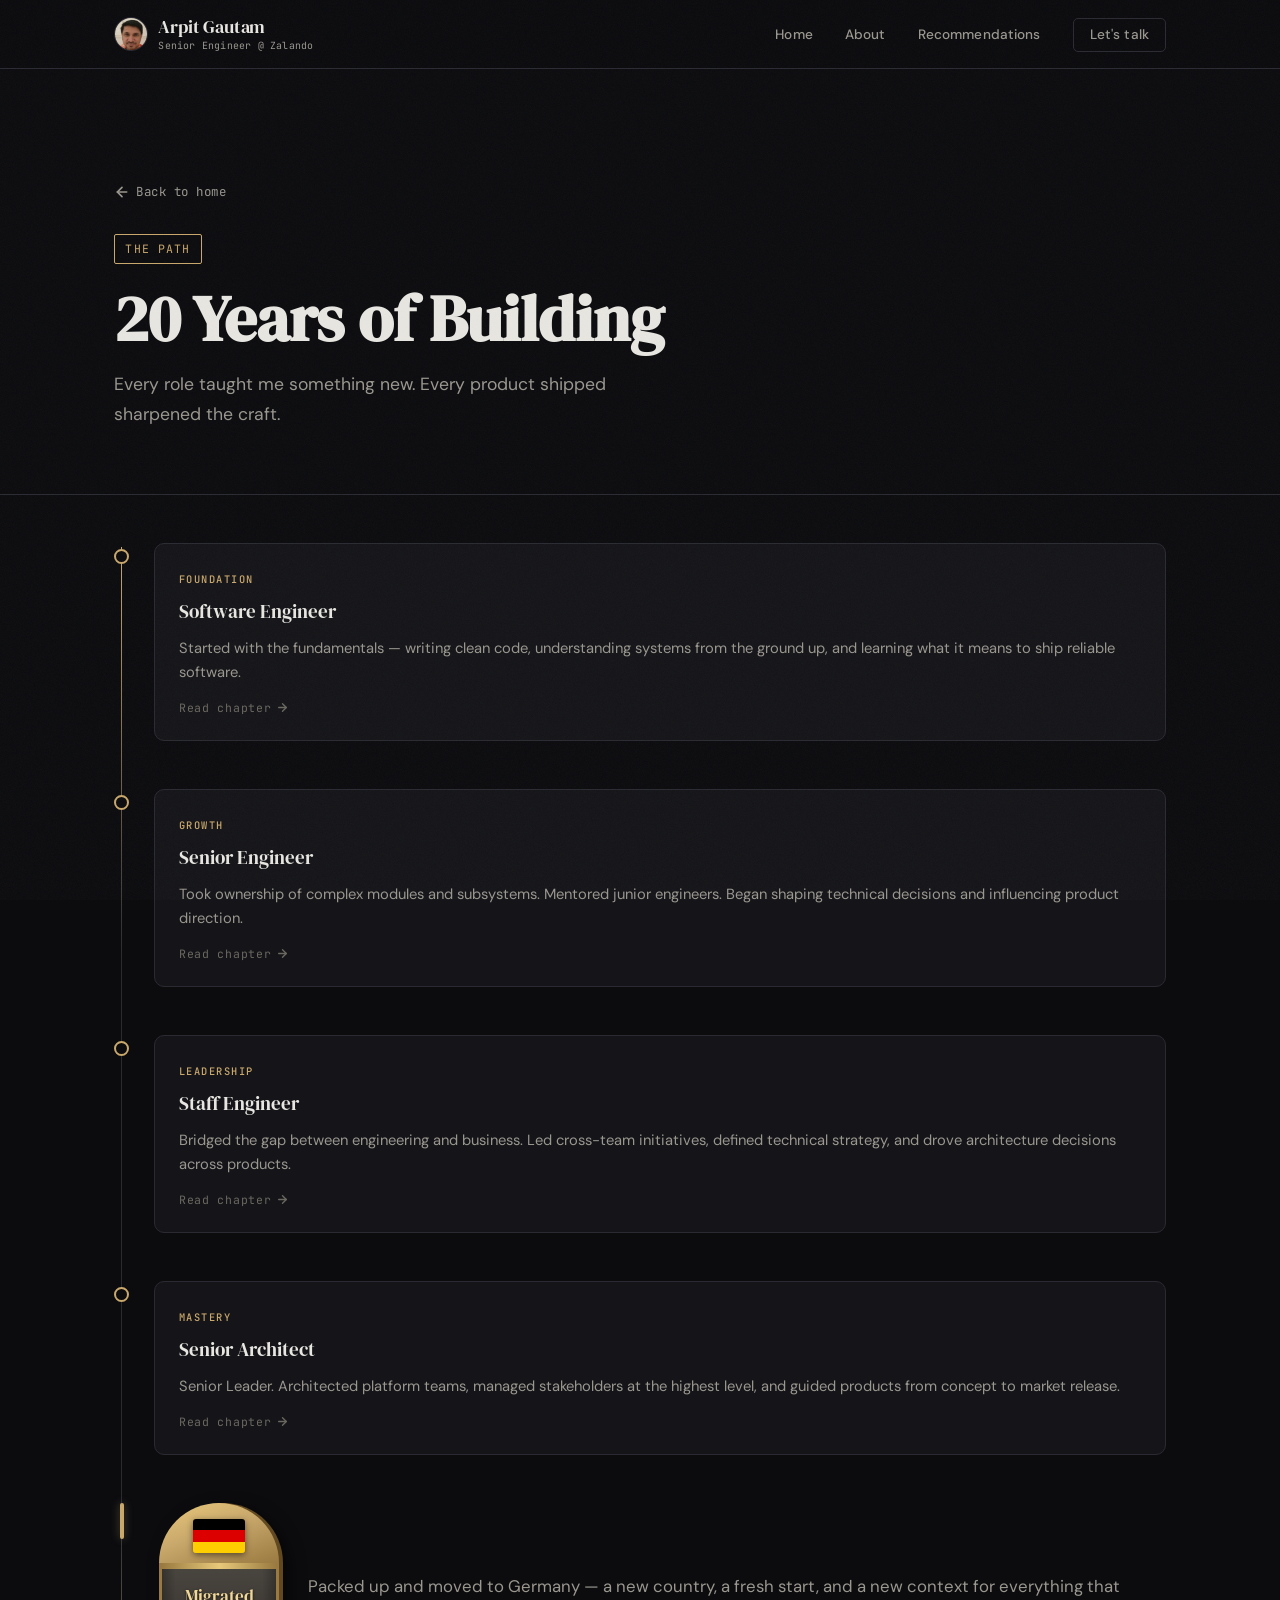
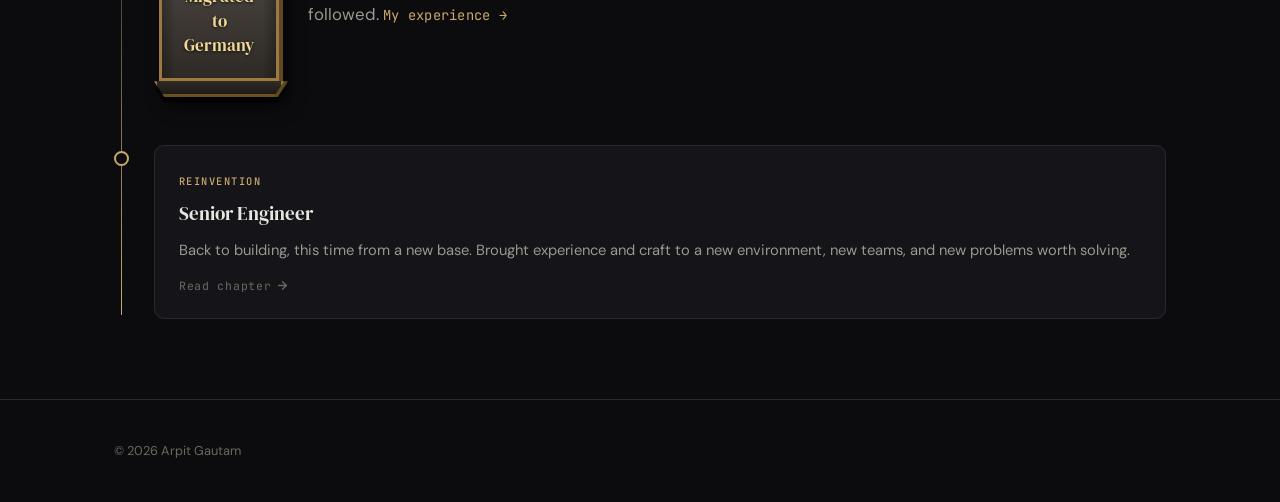
==== journey.html @ 93e5b0da "moved path to its page" ====
<!DOCTYPE html>
<html lang="en">
<head>
  <meta charset="UTF-8" />
  <meta name="viewport" content="width=device-width, initial-scale=1.0" />
  <link rel="icon" type="image/svg+xml" href="favicon.svg" />
  <title>The Journey · Arpit Gautam</title>

  <link rel="preconnect" href="https://fonts.googleapis.com" />
  <link rel="preconnect" href="https://fonts.gstatic.com" crossorigin />
  <link
    href="https://fonts.googleapis.com/css2?family=DM+Serif+Display:ital@0;1&family=DM+Sans:ital,opsz,wght@0,9..40,300..700;1,9..40,300..700&family=JetBrains+Mono:wght@400;500&display=swap"
    rel="stylesheet"
  />
  <link rel="stylesheet" href="style.css?v=1.1" />
  <link rel="stylesheet" href="chapter.css?v=1.1" />
</head>
<body>

  <div class="grain" aria-hidden="true"></div>

  <nav aria-label="Site navigation">
    <div class="nav-inner">
      <a href="index.html" class="nav-logo">
        <img src="profilePic.jpeg" alt="Arpit Gautam" class="nav-avatar" />
        <span class="nav-logo-text">
          <span class="nav-logo-name">Arpit Gautam</span>
          <span class="nav-logo-role">Senior Engineer @ Zalando</span>
        </span>
      </a>
      <ul class="nav-links">
        <li><a href="index.html">Home</a></li>
        <li><a href="index.html#about">About</a></li>
        <li><a href="https://www.linkedin.com/in/arpitgautam/details/recommendations/?detailScreenTabIndex=0" target="_blank" rel="noopener noreferrer">Recommendations</a></li>
        <li><a href="index.html#contact" class="nav-cta">Let's talk</a></li>
      </ul>
    </div>
  </nav>

  <main>

    <section class="chapter-hero">
      <div class="container">
        <a href="index.html" class="chapter-back">
          <svg width="16" height="16" viewBox="0 0 24 24" fill="none" stroke="currentColor" stroke-width="2.5" stroke-linecap="round" stroke-linejoin="round"><line x1="19" y1="12" x2="5" y2="12"/><polyline points="12 19 5 12 12 5"/></svg>
          Back to home
        </a>
        <span class="chapter-tag">The path</span>
        <h1 class="chapter-title">20 Years of Building</h1>
        <p class="chapter-subtitle">Every role taught me something new. Every product shipped sharpened the craft.</p>
      </div>
    </section>

    <section style="padding: 3rem 0 5rem; border-top: 1px solid var(--color-border);">
      <div class="container">
        <div class="timeline">
          <div class="timeline-item">
            <div class="timeline-marker"></div>
            <a href="software-engineer.html" class="timeline-content timeline-content--link">
              <span class="timeline-tag">Foundation</span>
              <h3>Software Engineer</h3>
              <p>Started with the fundamentals — writing clean code, understanding systems from the ground up, and learning what it means to ship reliable software.</p>
              <span class="timeline-read-more">Read chapter <svg width="13" height="13" viewBox="0 0 24 24" fill="none" stroke="currentColor" stroke-width="2.5" stroke-linecap="round" stroke-linejoin="round"><line x1="5" y1="12" x2="19" y2="12"/><polyline points="12 5 19 12 12 19"/></svg></span>
            </a>
          </div>

          <div class="timeline-item">
            <div class="timeline-marker"></div>
            <a href="senior-engineer.html" class="timeline-content timeline-content--link">
              <span class="timeline-tag">Growth</span>
              <h3>Senior Engineer</h3>
              <p>Took ownership of complex modules and subsystems. Mentored junior engineers. Began shaping technical decisions and influencing product direction.</p>
              <span class="timeline-read-more">Read chapter <svg width="13" height="13" viewBox="0 0 24 24" fill="none" stroke="currentColor" stroke-width="2.5" stroke-linecap="round" stroke-linejoin="round"><line x1="5" y1="12" x2="19" y2="12"/><polyline points="12 5 19 12 12 19"/></svg></span>
            </a>
          </div>

          <div class="timeline-item">
            <div class="timeline-marker"></div>
            <a href="staff-engineer.html" class="timeline-content timeline-content--link">
              <span class="timeline-tag">Leadership</span>
              <h3>Staff Engineer</h3>
              <p>Bridged the gap between engineering and business. Led cross-team initiatives, defined technical strategy, and drove architecture decisions across products.</p>
              <span class="timeline-read-more">Read chapter <svg width="13" height="13" viewBox="0 0 24 24" fill="none" stroke="currentColor" stroke-width="2.5" stroke-linecap="round" stroke-linejoin="round"><line x1="5" y1="12" x2="19" y2="12"/><polyline points="12 5 19 12 12 19"/></svg></span>
            </a>
          </div>

          <div class="timeline-item">
            <div class="timeline-marker"></div>
            <a href="senior-architect.html" class="timeline-content timeline-content--link">
              <span class="timeline-tag">Mastery</span>
              <h3>Senior Architect</h3>
              <p>Senior Leader. Architected platform teams, managed stakeholders at the highest level, and guided products from concept to market release.</p>
              <span class="timeline-read-more">Read chapter <svg width="13" height="13" viewBox="0 0 24 24" fill="none" stroke="currentColor" stroke-width="2.5" stroke-linecap="round" stroke-linejoin="round"><line x1="5" y1="12" x2="19" y2="12"/><polyline points="12 5 19 12 12 19"/></svg></span>
            </a>
          </div>

          <div class="timeline-item">
            <div class="timeline-marker timeline-marker--milestone"></div>
            <div class="timeline-milestone">
              <div class="milestone-stone">
                <div class="milestone-stone-cap">
                  <div class="milestone-flag">
                    <div class="flag-stripe flag-black"></div>
                    <div class="flag-stripe flag-red"></div>
                    <div class="flag-stripe flag-gold"></div>
                  </div>
                </div>
                <div class="milestone-stone-body">
                  <span>Migrated</span>
                  <span>to</span>
                  <span>Germany</span>
                </div>
                <div class="milestone-stone-foot"></div>
              </div>
              <p class="milestone-desc">Packed up and moved to Germany — a new country, a fresh start, and a new context for everything that followed. <a href="https://medium.com/@arpit.gautam_96869/migrating-from-india-to-germany-6c5b6daa8269" target="_blank" rel="noopener noreferrer" class="inline-link">My experience →</a></p>
            </div>
          </div>

          <div class="timeline-item">
            <div class="timeline-marker"></div>
            <a href="senior-engineer-de.html" class="timeline-content timeline-content--link">
              <span class="timeline-tag">Reinvention</span>
              <h3>Senior Engineer</h3>
              <p>Back to building, this time from a new base. Brought experience and craft to a new environment, new teams, and new problems worth solving.</p>
              <span class="timeline-read-more">Read chapter <svg width="13" height="13" viewBox="0 0 24 24" fill="none" stroke="currentColor" stroke-width="2.5" stroke-linecap="round" stroke-linejoin="round"><line x1="5" y1="12" x2="19" y2="12"/><polyline points="12 5 19 12 12 19"/></svg></span>
            </a>
          </div>
        </div>
      </div>
    </section>

  </main>

  <footer>
    <div class="container footer-inner">
      <p>© 2026 Arpit Gautam</p>
    </div>
  </footer>

  <script>
    document.querySelectorAll('.timeline-item, .section-title').forEach((el) => {
      el.style.opacity = '0';
      el.style.transform = 'translateY(16px)';
      el.style.transition = 'opacity 0.55s ease, transform 0.55s ease';
    });
    const observer = new IntersectionObserver((entries) => {
      entries.forEach((entry) => {
        if (entry.isIntersecting) {
          entry.target.classList.add('in-view');
          entry.target.style.opacity = '1';
          entry.target.style.transform = 'translateY(0)';
          observer.unobserve(entry.target);
        }
      });
    }, { threshold: 0.1 });
    document.querySelectorAll('.timeline-item').forEach((el) => observer.observe(el));
  </script>

</body>
</html>
---- style.css ----
/* ============================================================
   PORTFOLIO — arpitgautam.github.io
   Editorial / Refined — Plain CSS, no preprocessor
   ============================================================ */

/* ── Reset & base ─────────────────────────────────────────── */
*, *::before, *::after {
  box-sizing: border-box;
  margin: 0;
  padding: 0;
}

:root {
  --color-bg:       #0c0c0f;
  --color-surface:  #151519;
  --color-border:   #2a2a32;
  --color-text:     #e8e6e1;
  --color-muted:    #9a978f;
  --color-accent:   #c9a86c;
  --color-accent-hover: #dfc08a;
  --color-dim:      #6b6860;

  --font-display: 'DM Serif Display', Georgia, 'Times New Roman', serif;
  --font-body:    'DM Sans', system-ui, -apple-system, sans-serif;
  --font-mono:    'JetBrains Mono', 'Fira Code', monospace;

  --max-width: 1100px;
  --section-gap: 7rem;
}

html {
  scroll-behavior: smooth;
  font-size: 16px;
  overflow-x: hidden;
}

body {
  font-family: var(--font-body);
  background: var(--color-bg);
  color: var(--color-text);
  line-height: 1.7;
  -webkit-font-smoothing: antialiased;
  position: relative;
  overflow-x: hidden;
}

/* ── Grain texture overlay ─────────────────────────────────── */
.grain {
  position: fixed;
  inset: 0;
  z-index: 9999;
  pointer-events: none;
  opacity: 0.035;
  background-image: url("data:image/svg+xml,%3Csvg viewBox='0 0 256 256' xmlns='http://www.w3.org/2000/svg'%3E%3Cfilter id='noise'%3E%3CfeTurbulence type='fractalNoise' baseFrequency='0.9' numOctaves='4' stitchTiles='stitch'/%3E%3C/filter%3E%3Crect width='100%25' height='100%25' filter='url(%23noise)'/%3E%3C/svg%3E");
  background-repeat: repeat;
  background-size: 180px;
}

/* ── Selection ──────────────────────────────────────────────── */
::selection {
  background: var(--color-accent);
  color: var(--color-bg);
}

a {
  color: var(--color-accent);
  text-decoration: none;
  transition: color 0.2s;
}

a:hover {
  color: var(--color-accent-hover);
}

img {
  max-width: 100%;
  display: block;
}

/* ── Layout helpers ────────────────────────────────────────── */
.container {
  width: 100%;
  max-width: var(--max-width);
  margin-inline: auto;
  padding-inline: 1.5rem;
}

/* ── Navigation ────────────────────────────────────────────── */
nav {
  position: sticky;
  top: 0;
  z-index: 100;
  background: rgba(12, 12, 15, 0.88);
  backdrop-filter: blur(12px);
  -webkit-backdrop-filter: blur(12px);
  border-bottom: 1px solid var(--color-border);
}

.nav-inner {
  display: flex;
  align-items: center;
  justify-content: space-between;
  max-width: var(--max-width);
  margin-inline: auto;
  padding: 1rem 1.5rem;
}

.nav-logo {
  display: flex;
  flex-direction: row;
  align-items: center;
  text-decoration: none;
  gap: 0.65rem;
}

.nav-avatar {
  width: 34px;
  height: 34px;
  border-radius: 50%;
  object-fit: cover;
  border: 1.5px solid var(--color-border);
  flex-shrink: 0;
  transition: border-color 0.3s;
}

.nav-logo:hover .nav-avatar {
  border-color: var(--color-accent);
}

.nav-logo-text {
  display: flex;
  flex-direction: column;
  line-height: 1.25;
  gap: 0.1rem;
}

.nav-logo:hover .nav-logo-name {
  color: var(--color-text);
}

.nav-logo-name {
  font-family: var(--font-display);
  font-weight: 400;
  font-size: 1.1rem;
  color: var(--color-text);
  letter-spacing: -0.01em;
}

.nav-logo-role {
  font-family: var(--font-mono);
  font-size: 0.62rem;
  color: var(--color-muted);
  letter-spacing: 0.02em;
}

.nav-links {
  display: flex;
  gap: 2rem;
  list-style: none;
  align-items: center;
}

.nav-links a {
  font-size: 0.85rem;
  font-weight: 500;
  color: var(--color-muted);
  transition: color 0.2s;
  letter-spacing: 0.01em;
}

.nav-links a:hover,
.nav-links a.active {
  color: var(--color-text);
  text-decoration: none;
}

.nav-cta {
  padding: 0.45rem 1rem;
  border: 1px solid var(--color-border);
  border-radius: 5px;
  transition: all 0.2s !important;
}

.nav-cta:hover {
  border-color: var(--color-accent) !important;
  color: var(--color-accent) !important;
}

/* ── Hero ──────────────────────────────────────────────────── */
#hero {
  padding: 4rem 0 var(--section-gap);
  position: relative;
  min-height: 90vh;
  display: flex;
  align-items: center;
}

#hero .container {
  position: relative;
  z-index: 1;
}

.hero-badge {
  display: inline-flex;
  align-items: center;
  gap: 0.6rem;
  font-family: var(--font-mono);
  font-size: 0.75rem;
  color: var(--color-muted);
  background: var(--color-surface);
  border: 1px solid var(--color-border);
  border-radius: 100px;
  padding: 0.4rem 1rem;
  margin-bottom: 2.5rem;
  animation: fadeInUp 0.8s ease both;
}

.badge-dot {
  width: 6px;
  height: 6px;
  border-radius: 50%;
  background: var(--color-accent);
  flex-shrink: 0;
  animation: pulse 2.5s ease-in-out infinite;
}

@keyframes pulse {
  0%, 100% { opacity: 1; }
  50% { opacity: 0.3; }
}

.hero-name {
  font-family: var(--font-display);
  font-size: clamp(1.8rem, 5vw, 3rem);
  font-weight: 400;
  line-height: 1.15;
  letter-spacing: -0.02em;
  color: var(--color-text);
  margin-bottom: 1.75rem;
}

.hero-line {
  display: block;
}

.hero-line-1 {
  animation: fadeInUp 0.7s ease both;
  animation-delay: 0.15s;
}

.hero-line-2 {
  animation: fadeInUp 0.7s ease both;
  animation-delay: 0.3s;
}

.hero-line-3 {
  animation: fadeInUp 0.7s ease both;
  animation-delay: 0.45s;
  color: var(--color-accent);
}

.hero-line-3 em {
  font-style: italic;
}

.hero-line-4 {
  animation: fadeInUp 0.7s ease both;
  animation-delay: 0.6s;
}

.hero-period {
  color: var(--color-accent);
}

@keyframes fadeInUp {
  from {
    opacity: 0;
    transform: translateY(24px);
  }
  to {
    opacity: 1;
    transform: translateY(0);
  }
}

.tagline-point {
  opacity: 0;
  animation: fadeInUp 0.5s ease both;
}

.hero-tagline-coda {
  font-size: 1.1rem;
  max-width: 780px;
  margin-bottom: 2.5rem;
  line-height: 1.75;
  color: var(--color-accent);
  font-weight: 500;
}

.hero-tagline {
  list-style: none;
  padding: 0 0 0 1.25rem;
  border-left: 1px solid var(--color-border);
  font-size: 1.05rem;
  color: var(--color-muted);
  max-width: 680px;
  margin-bottom: 1.75rem;
  display: flex;
  flex-direction: column;
  gap: 1rem;
}

.hero-tagline li {
  position: relative;
  line-height: 1.7;
}

.hero-tagline li::before {
  content: '';
  position: absolute;
  left: calc(-1.25rem - 3px);
  top: 0.52em;
  width: 7px;
  height: 7px;
  border-radius: 50%;
  background: var(--color-bg);
  border: 1.5px solid var(--color-accent);
}

.hero-actions {
  display: flex;
  flex-wrap: wrap;
  gap: 1rem;
  align-items: center;
  animation: fadeInUp 0.7s ease both;
  animation-delay: 0.9s;
}

.btn {
  display: inline-flex;
  align-items: center;
  gap: 0.5rem;
  padding: 0.7rem 1.5rem;
  border-radius: 6px;
  font-size: 0.9rem;
  font-weight: 600;
  font-family: var(--font-body);
  transition: all 0.2s;
  cursor: pointer;
  text-decoration: none;
}

.btn-primary {
  background: var(--color-accent);
  color: var(--color-bg);
  border: 2px solid var(--color-accent);
}

.btn-primary:hover {
  background: var(--color-accent-hover);
  border-color: var(--color-accent-hover);
  color: var(--color-bg);
  text-decoration: none;
  transform: translateY(-1px);
}

.btn-ghost {
  background: transparent;
  color: var(--color-muted);
  border: 2px solid var(--color-border);
}

.btn-ghost:hover {
  border-color: var(--color-muted);
  color: var(--color-text);
  text-decoration: none;
}

/* Scroll hint */
.hero-scroll-hint {
  position: absolute;
  bottom: 2rem;
  left: 50%;
  transform: translateX(-50%);
  animation: fadeInUp 0.7s ease both;
  animation-delay: 1.3s;
}

.scroll-line {
  width: 1px;
  height: 48px;
  background: linear-gradient(to bottom, var(--color-accent), transparent);
  animation: scrollDrift 2s ease-in-out infinite;
}

@keyframes scrollDrift {
  0%, 100% { opacity: 0.5; transform: scaleY(0.6); transform-origin: top; }
  50% { opacity: 1; transform: scaleY(1); transform-origin: top; }
}

/* ── Section base ──────────────────────────────────────────── */
section {
  padding: var(--section-gap) 0;
}

section + section {
  border-top: 1px solid var(--color-border);
}

.section-label {
  font-family: var(--font-mono);
  font-size: 0.7rem;
  font-weight: 500;
  letter-spacing: 0.18em;
  text-transform: uppercase;
  color: var(--color-accent);
  margin-bottom: 0.75rem;
}

.section-title {
  font-family: var(--font-display);
  font-size: clamp(1.6rem, 4vw, 2.2rem);
  font-weight: 400;
  letter-spacing: -0.02em;
  color: var(--color-text);
  margin-bottom: 1rem;
  opacity: 0;
  transform: translateY(20px);
  transition: all 0.6s cubic-bezier(0.22, 1, 0.36, 1);
}

.section-title.in-view {
  opacity: 1;
  transform: translateY(0);
}

.section-intro {
  color: var(--color-muted);
  font-size: 1.05rem;
  margin-bottom: 3rem;
  opacity: 0;
  transform: translateY(16px);
  transition: all 0.6s cubic-bezier(0.22, 1, 0.36, 1) 0.1s;
}

.section-intro.in-view {
  opacity: 1;
  transform: translateY(0);
}

/* ── Timeline ──────────────────────────────────────────────── */
.timeline {
  position: relative;
  padding-left: 2.5rem;
}

.timeline::before {
  content: '';
  position: absolute;
  left: 7px;
  top: 4px;
  bottom: 4px;
  width: 1px;
  background: linear-gradient(
    to bottom,
    var(--color-accent),
    var(--color-border) 30%,
    var(--color-border) 70%,
    var(--color-accent)
  );
}

.timeline-item {
  position: relative;
  margin-bottom: 3rem;
  opacity: 0;
  transform: translateX(-16px);
  transition: all 0.6s cubic-bezier(0.22, 1, 0.36, 1);
}

.timeline-item.in-view {
  opacity: 1;
  transform: translateX(0);
}

.timeline-item:nth-child(1).in-view { transition-delay: 0s; }
.timeline-item:nth-child(2).in-view { transition-delay: 0.12s; }
.timeline-item:nth-child(3).in-view { transition-delay: 0.24s; }
.timeline-item:nth-child(4).in-view { transition-delay: 0.36s; }
.timeline-item:nth-child(5).in-view { transition-delay: 0.48s; }
.timeline-item:nth-child(6).in-view { transition-delay: 0.60s; }

.timeline-item:last-child {
  margin-bottom: 0;
}

.timeline-marker {
  position: absolute;
  left: -2.5rem;
  top: 0.35rem;
  width: 15px;
  height: 15px;
  border-radius: 50%;
  background: var(--color-bg);
  border: 2px solid var(--color-accent);
  z-index: 1;
  transition: background 0.2s;
}

.timeline-item:hover .timeline-marker {
  background: var(--color-accent);
}

.timeline-content {
  padding: 1.25rem 1.5rem;
  background: var(--color-surface);
  border: 1px solid var(--color-border);
  border-radius: 10px;
  transition: border-color 0.2s, transform 0.2s;
}

.timeline-content:hover {
  border-color: var(--color-accent);
  transform: translateX(4px);
}

.timeline-content--link {
  display: block;
  text-decoration: none;
  color: inherit;
  cursor: pointer;
}

.timeline-read-more {
  display: inline-flex;
  align-items: center;
  gap: 0.3rem;
  margin-top: 0.85rem;
  font-family: var(--font-mono);
  font-size: 0.72rem;
  letter-spacing: 0.06em;
  color: var(--color-dim);
  transition: color 0.2s;
}

.timeline-content--link:hover .timeline-read-more {
  color: var(--color-accent);
}

/* ── Milestone variant ─────────────────────────────────────── */
.timeline-marker--milestone {
  width: 4px;
  height: 36px;
  border-radius: 2px;
  transform: none;
  background: var(--color-accent);
  border: none;
  left: calc(-2.5rem + 5.5px);
  top: 0;
  box-shadow: 0 0 8px rgba(201, 168, 108, 0.4);
}

.timeline-milestone {
  display: flex;
  align-items: center;
  gap: 1.5rem;
  padding: 0;
  background: none;
  border: none;
  border-radius: 0;
}

/* ── The stone shape ───────────────────────────────────────── */
.milestone-stone {
  flex-shrink: 0;
  display: flex;
  flex-direction: column;
  align-items: center;
  filter:
    drop-shadow(4px 0 0 rgba(120, 90, 40, 0.8))
    drop-shadow(0 6px 0 rgba(0, 0, 0, 0.5))
    drop-shadow(6px 6px 8px rgba(0, 0, 0, 0.6));
}

/* Rounded dome top */
.milestone-stone-cap {
  width: 120px;
  height: 60px;
  background: linear-gradient(160deg, #e8c97a 0%, #c9a86c 45%, #9a7a40 100%);
  border-radius: 60px 60px 0 0;
  display: flex;
  align-items: center;
  justify-content: center;
  overflow: hidden;
}

.milestone-flag {
  width: 52px;
  height: 34px;
  display: flex;
  flex-direction: column;
  border-radius: 3px;
  overflow: hidden;
  box-shadow: 0 2px 6px rgba(0,0,0,0.5);
  margin-top: 6px;
}

.flag-stripe {
  flex: 1;
}

.flag-black  { background: #000000; }
.flag-red    { background: #DD0000; }
.flag-gold   { background: #FFCE00; }

/* Stone body — concrete-like with painted bands */
.milestone-stone-body {
  width: 120px;
  background:
    linear-gradient(to right, rgba(0,0,0,0.25) 0%, transparent 12%, transparent 88%, rgba(0,0,0,0.25) 100%),
    linear-gradient(to bottom, #4a4640 0%, #3a3530 60%, #2e2a26 100%);
  border-left: 3px solid #9a7a40;
  border-right: 3px solid #9a7a40;
  border-bottom: 3px solid #9a7a40;
  padding: 1.4rem 0.75rem 1.25rem;
  display: flex;
  flex-direction: column;
  align-items: center;
  gap: 0;
  position: relative;
}

/* Painted stripe below the dome */
.milestone-stone-body::before {
  content: '';
  position: absolute;
  top: 0;
  left: 0;
  right: 0;
  height: 6px;
  background: linear-gradient(to right, #9a7a40, #e8c97a, #9a7a40);
}

.milestone-stone-body span {
  font-family: var(--font-display);
  font-size: 1.05rem;
  color: #f0d898;
  line-height: 1.45;
  text-align: center;
  text-shadow: 0 1px 3px rgba(0,0,0,0.7);
}

/* Tapered base — like a stone sitting in dirt */
.milestone-stone-foot {
  width: 130px;
  height: 16px;
  background: linear-gradient(to bottom, #2e2a26, #1e1a16);
  border-left: 3px solid #9a7a40;
  border-right: 3px solid #9a7a40;
  border-bottom: 3px solid #6b5020;
  clip-path: polygon(0 0, 100% 0, 92% 100%, 8% 100%);
}

.milestone-desc {
  font-size: 1.05rem;
  color: var(--color-muted);
  line-height: 1.7;
}

.inline-link {
  color: var(--color-accent);
  text-decoration: none;
  font-family: var(--font-mono);
  font-size: 0.82em;
  letter-spacing: 0.02em;
  white-space: nowrap;
  transition: opacity 0.2s;
}

.inline-link:hover {
  opacity: 0.75;
}

.timeline-tag {
  font-family: var(--font-mono);
  font-size: 0.65rem;
  font-weight: 500;
  letter-spacing: 0.14em;
  text-transform: uppercase;
  color: var(--color-accent);
  display: inline-block;
  margin-bottom: 0.4rem;
}

.timeline-content h3 {
  font-family: var(--font-display);
  font-size: 1.2rem;
  font-weight: 400;
  color: var(--color-text);
  margin-bottom: 0.5rem;
}

.timeline-content p {
  font-size: 0.92rem;
  color: var(--color-muted);
  line-height: 1.65;
}

/* ── Stats Bar ─────────────────────────────────────────────── */
.stats-bar {
  border-top: 1px solid var(--color-border);
  border-bottom: 1px solid var(--color-border);
  background: var(--color-surface);
  padding: 1.25rem 0;
}

.stats-inner {
  display: flex;
  align-items: center;
  justify-content: center;
  flex-wrap: wrap;
  gap: 0;
}

.stat-item {
  display: flex;
  flex-direction: column;
  align-items: center;
  gap: 0.15rem;
  padding: 0 2rem;
  text-align: center;
}

.stat-number {
  font-family: var(--font-display);
  font-size: clamp(1.2rem, 2.5vw, 1.6rem);
  color: var(--color-accent);
  line-height: 1;
}

.stat-label {
  font-family: var(--font-mono);
  font-size: 0.62rem;
  letter-spacing: 0.08em;
  text-transform: uppercase;
  color: var(--color-muted);
}

.stat-divider {
  width: 1px;
  height: 1.75rem;
  background: var(--color-border);
  flex-shrink: 0;
}

@media (max-width: 600px) {
  .stats-inner {
    gap: 1.25rem 0;
    flex-wrap: wrap;
  }
  .stat-item {
    flex-basis: 50%;
    padding: 0.5rem 0;
  }
  .stat-divider {
    display: none;
  }
}

/* ── Domains ───────────────────────────────────────────────── */
.domain-grid {
  display: grid;
  grid-template-columns: repeat(auto-fill, minmax(230px, 1fr));
  gap: 1.25rem;
}

.domain-card {
  padding: 1.5rem;
  background: var(--color-surface);
  border: 1px solid var(--color-border);
  border-radius: 10px;
  transition: all 0.3s cubic-bezier(0.22, 1, 0.36, 1);
  opacity: 0;
  transform: translateY(20px);
}

.domain-card.in-view {
  opacity: 1;
  transform: translateY(0);
}

.domain-card:nth-child(1).in-view { transition-delay: 0s; }
.domain-card:nth-child(2).in-view { transition-delay: 0.06s; }
.domain-card:nth-child(3).in-view { transition-delay: 0.12s; }
.domain-card:nth-child(4).in-view { transition-delay: 0.18s; }
.domain-card:nth-child(5).in-view { transition-delay: 0.24s; }
.domain-card:nth-child(6).in-view { transition-delay: 0.30s; }

.domain-card:hover {
  border-color: var(--color-accent);
  transform: translateY(-3px);
}

.domain-icon {
  font-size: 1.6rem;
  margin-bottom: 0.75rem;
  line-height: 1;
}

.domain-card h3 {
  font-family: var(--font-display);
  font-size: 1.05rem;
  font-weight: 400;
  color: var(--color-text);
  margin-bottom: 0.4rem;
}

.domain-card p {
  font-size: 0.85rem;
  color: var(--color-muted);
  line-height: 1.6;
}

.domain-orgs {
  display: flex;
  flex-direction: column;
  gap: 0.3rem;
  margin-top: 0.85rem;
}

.domain-org {
  display: inline-block;
  font-family: var(--font-mono);
  font-size: 0.72rem;
  letter-spacing: 0.05em;
  color: var(--color-accent);
  text-decoration: none;
  opacity: 0.75;
  transition: opacity 0.2s;
}

.domain-org:hover {
  opacity: 1;
}

/* ── About ─────────────────────────────────────────────────── */
.about-grid {
  display: grid;
  grid-template-columns: 1fr;
  gap: 2.5rem;
  align-items: start;
  opacity: 0;
  transform: translateY(20px);
  transition: all 0.6s cubic-bezier(0.22, 1, 0.36, 1);
}

.about-grid.in-view {
  opacity: 1;
  transform: translateY(0);
}

@media (min-width: 600px) {
  .about-grid {
    grid-template-columns: auto 1fr;
  }
}

.about-photo {
  width: 120px;
  height: 120px;
  border-radius: 50%;
  object-fit: cover;
  border: 2px solid var(--color-border);
  flex-shrink: 0;
  transition: border-color 0.3s;
}

.about-photo:hover {
  border-color: var(--color-accent);
}

.about-photo-placeholder {
  width: 120px;
  height: 120px;
  border-radius: 50%;
  background: var(--color-surface);
  border: 2px solid var(--color-border);
  display: flex;
  align-items: center;
  justify-content: center;
  flex-shrink: 0;
  transition: border-color 0.3s;
}

.about-photo-placeholder span {
  font-family: var(--font-display);
  font-size: 1.8rem;
  color: var(--color-accent);
}

.about-photo-placeholder:hover {
  border-color: var(--color-accent);
}

.about-text p {
  color: var(--color-muted);
  margin-bottom: 1rem;
  font-size: 0.98rem;
  line-height: 1.75;
}

.about-text p:last-child {
  margin-bottom: 0;
}

.about-text strong {
  color: var(--color-text);
  font-weight: 600;
}

.text-ul {
  text-decoration: underline;
  text-decoration-color: var(--color-accent);
  text-underline-offset: 3px;
}

.about-list {
  list-style: none;
  padding: 0;
  margin: 0 0 1rem;
  display: flex;
  flex-direction: column;
  gap: 0.75rem;
}

.about-list li {
  color: var(--color-muted);
  font-size: 0.98rem;
  line-height: 1.75;
  padding-left: 1.25rem;
  position: relative;
}

.about-list li::before {
  content: '—';
  position: absolute;
  left: 0;
  color: var(--color-accent);
  font-family: var(--font-mono);
  font-size: 0.82rem;
}

/* ── Education ─────────────────────────────────────────────── */
.about-education {
  margin-top: 3rem;
  padding-top: 2rem;
  border-top: 1px solid var(--color-border);
}

.edu-item {
  display: flex;
  flex-direction: column;
  gap: 0.3rem;
  padding: 1rem 0;
  border-bottom: 1px solid var(--color-border);
}

.edu-degree {
  font-size: 0.98rem;
  color: var(--color-text);
  line-height: 1.5;
}

.edu-school {
  font-family: var(--font-mono);
  font-size: 0.75rem;
  color: var(--color-accent);
  letter-spacing: 0.04em;
  text-decoration: none;
  opacity: 0.85;
  transition: opacity 0.2s;
}

.edu-school:hover {
  opacity: 1;
}

.edu-honours {
  color: var(--color-accent);
  font-size: 0.88rem;
}

.edu-formerly {
  color: var(--color-dim);
  font-size: 0.72rem;
}

.cert-link {
  text-decoration: none;
  color: var(--color-text);
  transition: color 0.2s;
}

.cert-link:hover {
  color: var(--color-accent);
}

.cert-why {
  font-size: 0.88rem;
  color: var(--color-muted);
  line-height: 1.6;
  margin-top: 0.25rem;
}

/* ── Contact ───────────────────────────────────────────────── */
.contact-intro {
  color: var(--color-muted);
  margin-bottom: 2rem;
  max-width: 480px;
}

.contact-links {
  display: flex;
  flex-direction: column;
  gap: 1rem;
}

.contact-link {
  display: flex;
  align-items: center;
  gap: 0.85rem;
  padding: 1rem 1.25rem;
  border: 1px solid var(--color-border);
  border-radius: 10px;
  color: var(--color-text);
  font-weight: 500;
  transition: all 0.25s cubic-bezier(0.22, 1, 0.36, 1);
  background: var(--color-surface);
  opacity: 0;
  transform: translateY(12px);
}

.contact-link.in-view {
  opacity: 1;
  transform: translateY(0);
}

.contact-link:nth-child(2).in-view {
  transition-delay: 0.08s;
}

.contact-link:hover {
  border-color: var(--color-accent);
  color: var(--color-accent);
  text-decoration: none;
  transform: translateX(4px);
}

.contact-link svg {
  flex-shrink: 0;
  color: var(--color-dim);
  transition: color 0.2s;
}

.contact-link:hover svg {
  color: var(--color-accent);
}

.contact-link-label {
  flex: 1;
  display: flex;
  flex-direction: column;
}

.contact-link-sub {
  font-size: 0.78rem;
  font-weight: 400;
  color: var(--color-dim);
  font-family: var(--font-mono);
}

.arrow-icon {
  transition: transform 0.2s;
}

.contact-link:hover .arrow-icon {
  transform: translate(2px, -2px);
}

/* ── Footer ────────────────────────────────────────────────── */
footer {
  border-top: 1px solid var(--color-border);
  padding: 2.5rem 0;
}

.footer-inner {
  display: flex;
  align-items: center;
  justify-content: space-between;
  color: var(--color-dim);
  font-size: 0.8rem;
}

.footer-note {
  font-family: var(--font-mono);
  font-size: 0.72rem;
  letter-spacing: 0.02em;
}

/* ── Responsive ────────────────────────────────────────────── */
@media (max-width: 600px) {
  :root {
    --section-gap: 5rem;
  }

  .nav-inner {
    flex-wrap: wrap;
    gap: 0.5rem;
    padding: 0.75rem 1.5rem;
  }

  .nav-logo-role {
    display: none;
  }

  .nav-links {
    width: 100%;
    gap: 1rem;
    flex-wrap: wrap;
    justify-content: flex-start;
  }

  .nav-links a {
    font-size: 0.78rem;
  }

  #hero {
    padding-top: 5rem;
    min-height: auto;
  }

  .hero-actions {
    flex-direction: column;
    align-items: stretch;
  }

  .btn {
    width: 100%;
    justify-content: center;
  }

  .domain-grid {
    grid-template-columns: 1fr;
  }

  .footer-inner {
    flex-direction: column;
    gap: 0.5rem;
    text-align: center;
  }

  .hero-scroll-hint {
    display: none;
  }

  .timeline {
    padding-left: 2rem;
  }
}
---- chapter.css ----
/* ============================================================
   CHAPTER PAGES — detail view for each career stage
   ============================================================ */

/* ── Under Construction Banner ────────────────────────────── */
.construction-banner {
  width: 100%;
  background: repeating-linear-gradient(
    -45deg,
    rgba(201, 168, 108, 0.12) 0px,
    rgba(201, 168, 108, 0.12) 10px,
    transparent 10px,
    transparent 20px
  );
  border-bottom: 1px solid rgba(201, 168, 108, 0.35);
  padding: 0.65rem 1.5rem;
  text-align: center;
  font-family: var(--font-mono);
  font-size: 0.78rem;
  letter-spacing: 0.06em;
  color: var(--color-accent);
}

/* ── Chapter Hero ──────────────────────────────────────────── */
.chapter-hero {
  padding: 7rem 0 4rem;
}

.chapter-back {
  display: flex;
  width: fit-content;
  align-items: center;
  gap: 0.4rem;
  font-family: var(--font-mono);
  font-size: 0.78rem;
  color: var(--color-muted);
  text-decoration: none;
  letter-spacing: 0.04em;
  margin-bottom: 2rem;
  transition: color 0.2s;
}

.chapter-back:hover {
  color: var(--color-accent);
}

.chapter-tag {
  display: inline-block;
  font-family: var(--font-mono);
  font-size: 0.72rem;
  letter-spacing: 0.1em;
  text-transform: uppercase;
  color: var(--color-accent);
  border: 1px solid var(--color-accent);
  padding: 0.25rem 0.65rem;
  border-radius: 2px;
  margin-bottom: 1.25rem;
}

.chapter-title {
  font-family: var(--font-display);
  font-size: clamp(2.4rem, 6vw, 4rem);
  color: var(--color-text);
  line-height: 1.1;
  margin-bottom: 1rem;
}

.chapter-subtitle {
  font-size: 1.1rem;
  color: var(--color-muted);
  max-width: 560px;
  line-height: 1.7;
}

/* ── Chapter Body ──────────────────────────────────────────── */
.chapter-body {
  padding: 3rem 0 5rem;
  border-top: 1px solid var(--color-border);
}

.chapter-grid {
  display: grid;
  grid-template-columns: 1fr;
  gap: 3rem;
}

@media (min-width: 700px) {
  .chapter-grid {
    grid-template-columns: 180px 1fr;
    gap: 4rem;
  }
}

/* ── Meta sidebar ──────────────────────────────────────────── */
.chapter-meta {
  display: flex;
  flex-direction: column;
  gap: 1.5rem;
}

.meta-block {
  display: flex;
  flex-direction: column;
  gap: 0.25rem;
}

.meta-label {
  font-family: var(--font-mono);
  font-size: 0.7rem;
  letter-spacing: 0.1em;
  text-transform: uppercase;
  color: var(--color-dim);
}

.meta-value {
  font-size: 0.92rem;
  color: var(--color-muted);
}

/* ── Content ───────────────────────────────────────────────── */
.chapter-content h2 {
  font-family: var(--font-display);
  font-size: 1.45rem;
  color: var(--color-text);
  margin-bottom: 0.85rem;
  margin-top: 2.5rem;
}

.chapter-content h2:first-child {
  margin-top: 0;
}

.chapter-content p {
  color: var(--color-muted);
  font-size: 1rem;
  line-height: 1.8;
  margin-bottom: 1.1rem;
}

.chapter-content p:last-child {
  margin-bottom: 0;
}

/* ── Chapter list ──────────────────────────────────────────── */
.chapter-list {
  list-style: none;
  padding: 0;
  margin-bottom: 1.1rem;
  display: flex;
  flex-direction: column;
  gap: 0.75rem;
}

.chapter-list li {
  color: var(--color-muted);
  font-size: 1rem;
  line-height: 1.8;
  padding-left: 1.25rem;
  position: relative;
}

.chapter-list li::before {
  content: '—';
  position: absolute;
  left: 0;
  color: var(--color-accent);
  font-family: var(--font-mono);
  font-size: 0.82rem;
}

/* ── Callout / highlight block ─────────────────────────────── */
.callout {
  border-left: 2px solid var(--color-accent);
  background: var(--color-surface);
  padding: 1rem 1.25rem;
  border-radius: 0 6px 6px 0;
  color: var(--color-text) !important;
  font-size: 0.97rem !important;
  line-height: 1.8;
  margin-bottom: 1.1rem;
}

/* ── Prev / Next nav ───────────────────────────────────────── */
.chapter-nav {
  display: flex;
  justify-content: space-between;
  align-items: center;
  padding-top: 2.5rem;
  padding-bottom: 4rem;
  border-top: 1px solid var(--color-border);
  gap: 1rem;
}

.chapter-nav-prev,
.chapter-nav-next {
  display: inline-flex;
  align-items: center;
  gap: 0.4rem;
  font-family: var(--font-mono);
  font-size: 0.8rem;
  color: var(--color-muted);
  text-decoration: none;
  letter-spacing: 0.03em;
  transition: color 0.2s;
}

.chapter-nav-prev:hover,
.chapter-nav-next:hover {
  color: var(--color-accent);
}
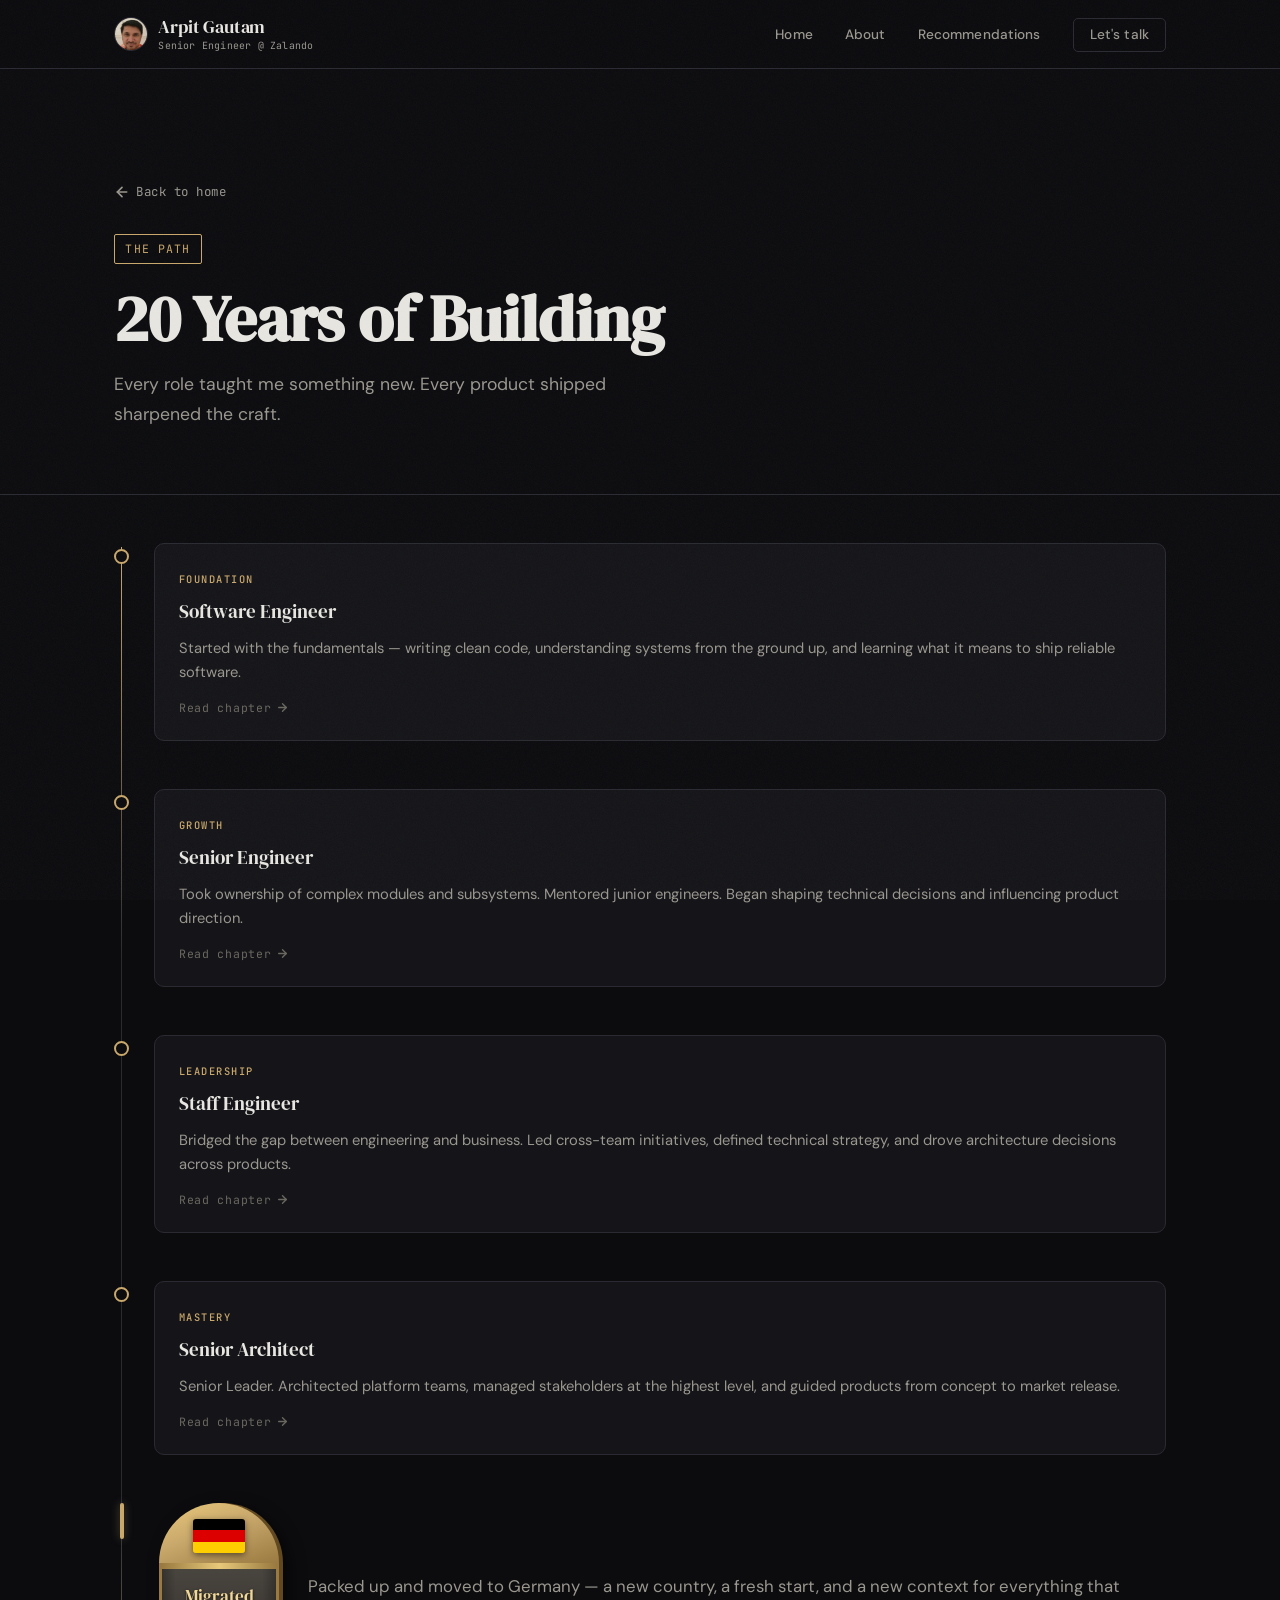
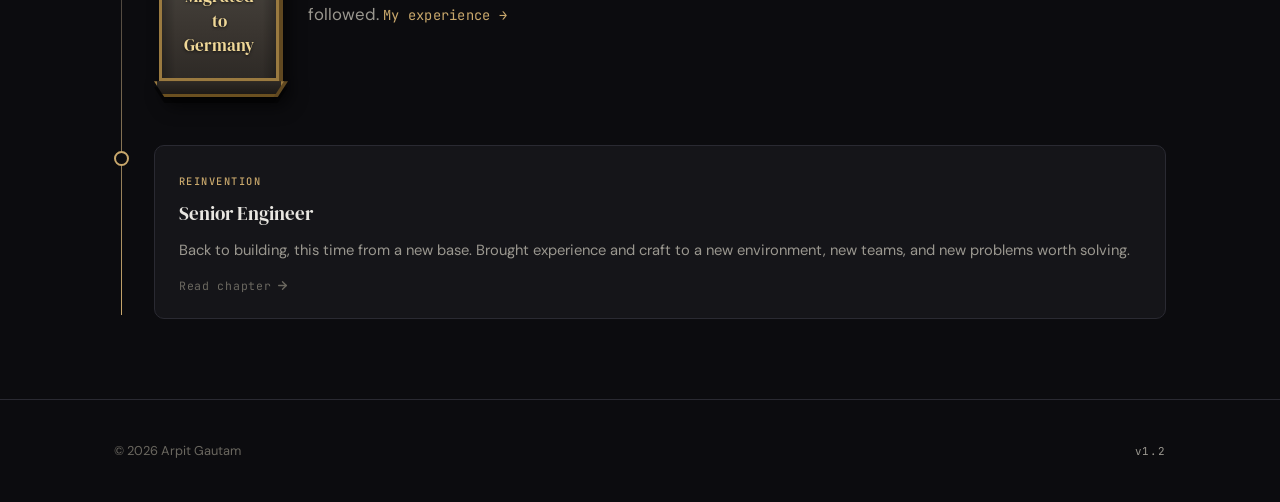
==== commit 5c1c97cb: "added version to footer" ====
--- a/journey.html
+++ b/journey.html
@@ -12,8 +12,8 @@
     href="https://fonts.googleapis.com/css2?family=DM+Serif+Display:ital@0;1&family=DM+Sans:ital,opsz,wght@0,9..40,300..700;1,9..40,300..700&family=JetBrains+Mono:wght@400;500&display=swap"
     rel="stylesheet"
   />
-  <link rel="stylesheet" href="style.css?v=1.1" />
-  <link rel="stylesheet" href="chapter.css?v=1.1" />
+  <link rel="stylesheet" href="style.css?v=1.2" />
+  <link rel="stylesheet" href="chapter.css?v=1.2" />
 </head>
 <body>
 
@@ -134,6 +134,7 @@
   <footer>
     <div class="container footer-inner">
       <p>© 2026 Arpit Gautam</p>
+      <p class="footer-version">v1.2</p>
     </div>
   </footer>
 
--- a/style.css
+++ b/style.css
@@ -1107,6 +1107,13 @@
   letter-spacing: 0.02em;
 }
 
+.footer-version {
+  font-family: var(--font-mono);
+  font-size: 0.68rem;
+  letter-spacing: 0.08em;
+  color: var(--color-muted);
+}
+
 /* ── Responsive ────────────────────────────────────────────── */
 @media (max-width: 600px) {
   :root {
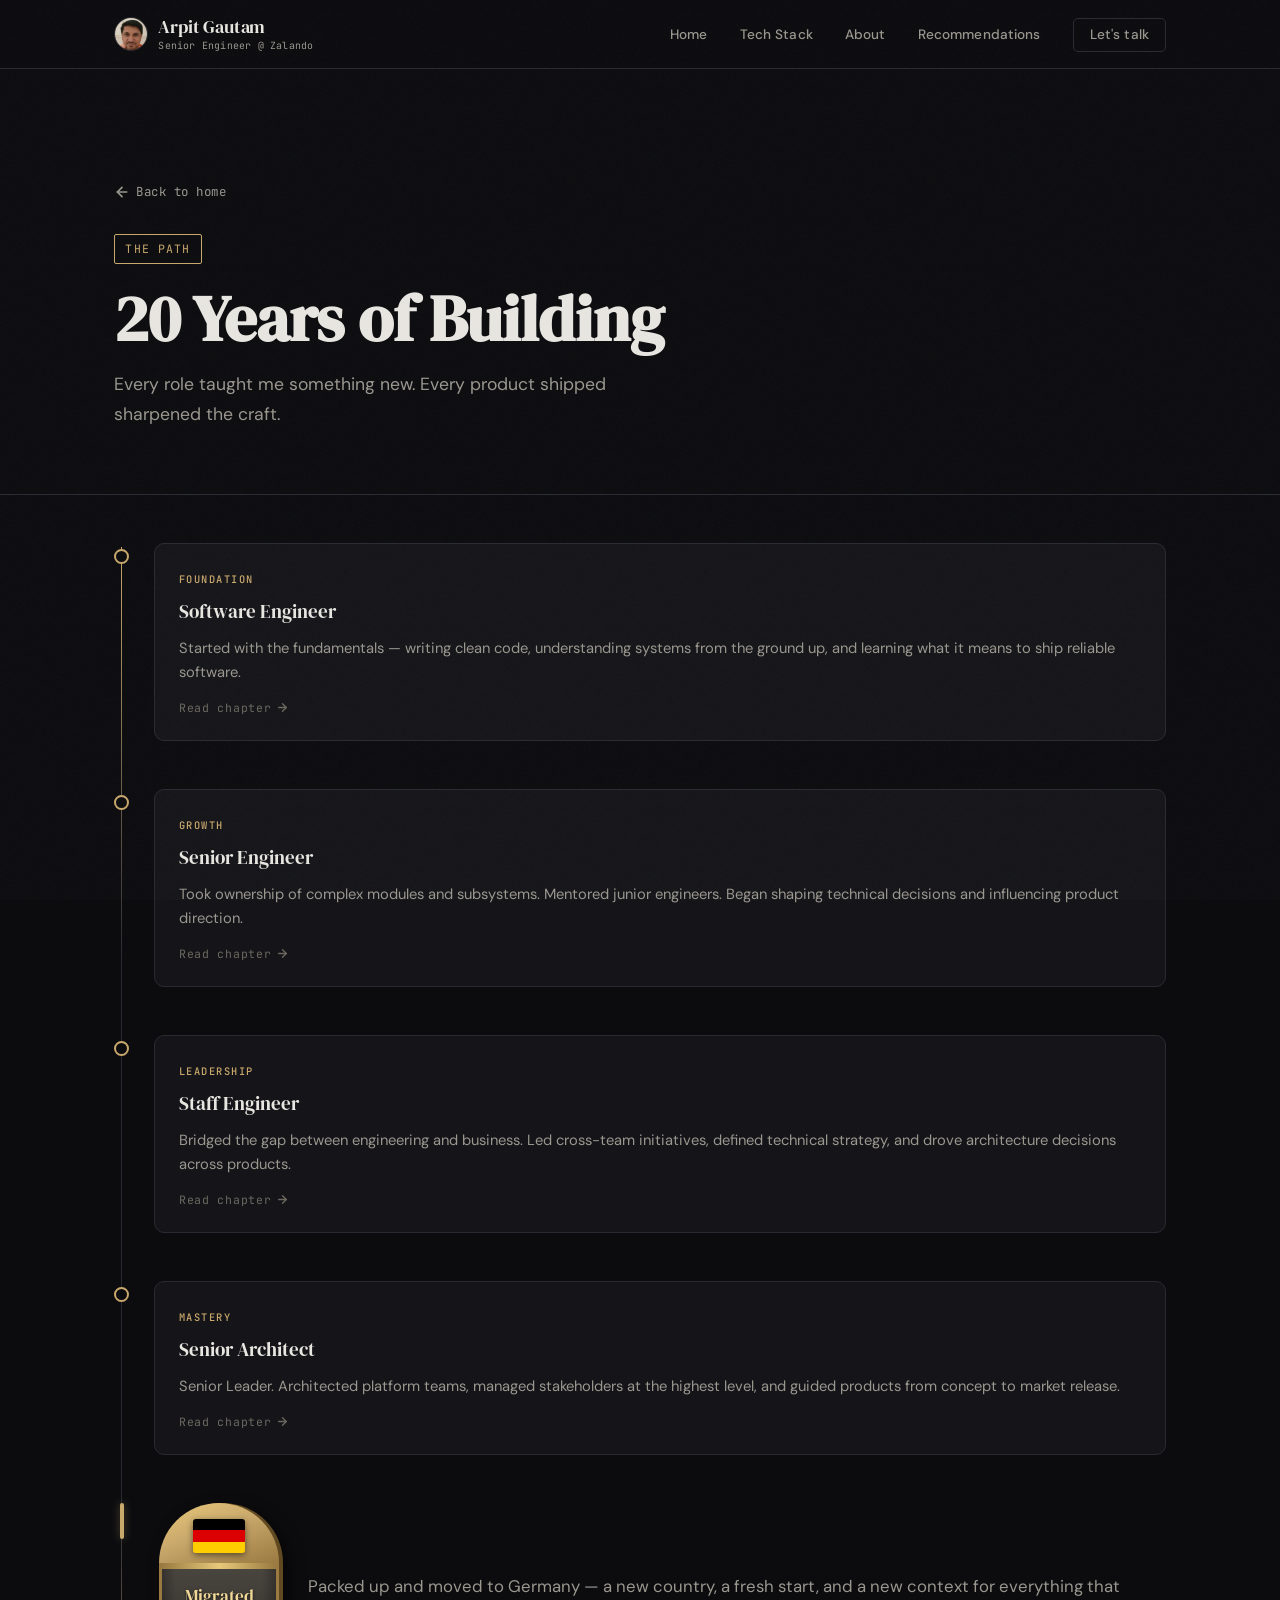
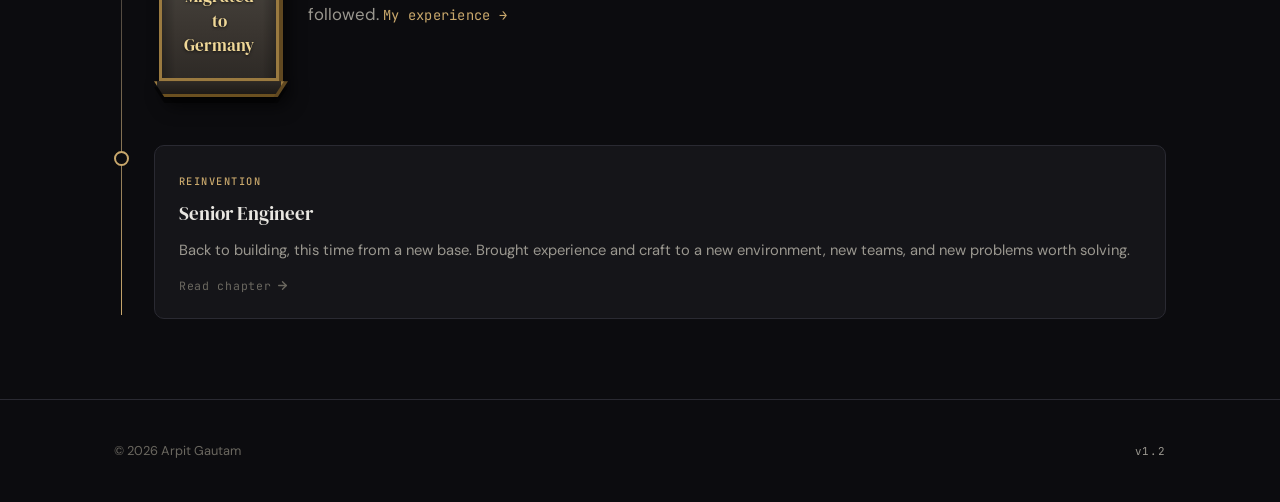
==== commit e432aa69: "techs added" ====
--- a/journey.html
+++ b/journey.html
@@ -30,6 +30,7 @@
       </a>
       <ul class="nav-links">
         <li><a href="index.html">Home</a></li>
+        <li><a href="tech.html">Tech Stack</a></li>
         <li><a href="index.html#about">About</a></li>
         <li><a href="https://www.linkedin.com/in/arpitgautam/details/recommendations/?detailScreenTabIndex=0" target="_blank" rel="noopener noreferrer">Recommendations</a></li>
         <li><a href="index.html#contact" class="nav-cta">Let's talk</a></li>
